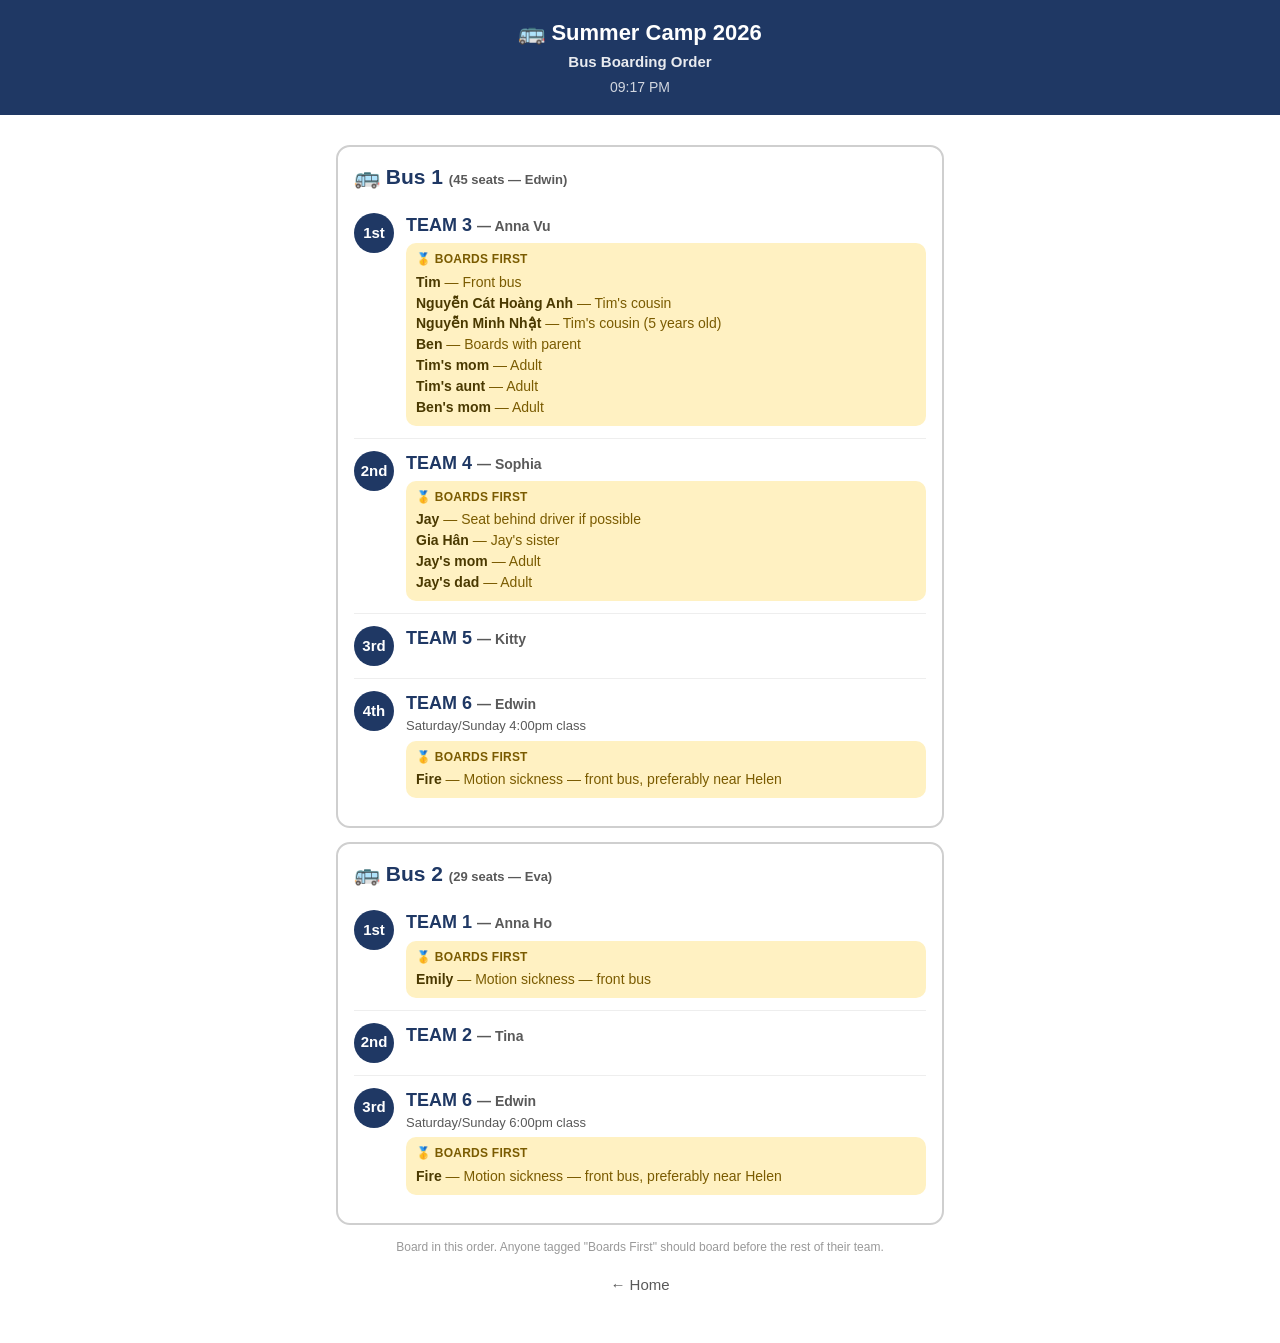
==== boarding.html @ ed5e4336 "Add files via upload" ====
<!DOCTYPE html>
<html lang="en">
<head>
<meta charset="UTF-8">
<meta name="viewport" content="width=device-width, initial-scale=1, maximum-scale=1">
<title>Bus Boarding Order — Summer Camp 2026</title>
<link rel="stylesheet" href="style.css">
</head>
<body>
  <header class="app-header">
    <h1>🚌 Summer Camp 2026</h1>
    <div class="subtitle">Bus Boarding Order</div>
    <div class="clock" id="clock"></div>
  </header>

  <div class="page" id="app">
    <!-- rendered by script.js -->
  </div>

  <script src="teams.js"></script>
  <script src="script.js"></script>
  <script>
    startClock(document.getElementById("clock"));
    renderBoardingPage();
  </script>
</body>
</html>
---- style.css ----
/* ============================================================
   Summer Camp 2026 — LIVE ATTENDANCE
   style.css — mobile-first, large touch targets, high contrast.
   Designed to be readable and usable one-handed, while walking,
   in bright outdoor light.
   ============================================================ */

:root {
  --navy: #1f3864;
  --navy-dark: #14264a;
  --green: #00a651;
  --yellow: #d99e00;
  --red: #c00000;
  --blue: #1f6fef;
  --gray: #595959;
  --gray-light: #f2f2f2;
  --border: #cfcfcf;
  --bg: #ffffff;
  --touch: 56px;
}

* { box-sizing: border-box; }

html, body {
  margin: 0;
  padding: 0;
  background: var(--bg);
  color: #111;
  font-family: -apple-system, BlinkMacSystemFont, "Segoe UI", Roboto, Helvetica, Arial, sans-serif;
  font-size: 18px;
  line-height: 1.35;
  -webkit-tap-highlight-color: transparent;
}

.page {
  max-width: 640px;
  margin: 0 auto;
  padding: 16px 16px 48px;
}

/* ---------- Header ---------- */
.app-header {
  background: var(--navy);
  color: #fff;
  padding: 18px 16px;
  text-align: center;
  position: sticky;
  top: 0;
  z-index: 10;
}
.app-header h1 {
  margin: 0;
  font-size: 22px;
  font-weight: 800;
}
.app-header .subtitle {
  margin-top: 4px;
  font-size: 15px;
  opacity: 0.9;
  font-weight: 600;
}
.app-header .clock {
  margin-top: 6px;
  font-size: 14px;
  opacity: 0.8;
}

/* Team page's sticky header — deliberately tiny on mobile (target: no
   more than ~20% of screen height). Just 3 short lines. */
#teamHeader.app-header {
  padding: 8px 14px 6px;
}
.team-id-compact { text-align: center; }
.team-id-compact .team-number-sm {
  font-size: 20px;
  font-weight: 900;
  line-height: 1.15;
}
.team-id-compact .team-leader-sm {
  font-size: 13px;
  font-weight: 700;
  margin-top: 1px;
}
.team-id-compact .team-bus-sm {
  font-size: 16px;
  font-weight: 800;
  margin-top: 4px;
}

/* ---------- Big nav buttons (home page) ---------- */
.nav-grid {
  display: grid;
  grid-template-columns: 1fr;
  gap: 14px;
  margin-top: 20px;
}
.nav-btn {
  display: block;
  width: 100%;
  padding: 22px 18px;
  font-size: 22px;
  font-weight: 800;
  text-align: left;
  color: #fff;
  background: var(--navy);
  border: none;
  border-radius: 14px;
  text-decoration: none;
  min-height: var(--touch);
}
.nav-btn.master { background: #0f5132; }
.nav-btn.eva { background: #7a2e8e; }
.nav-btn.schedule { background: #b45309; }
.nav-btn.boarding { background: var(--blue); }
.nav-btn small {
  display: block;
  font-size: 14px;
  font-weight: 500;
  opacity: 0.85;
  margin-top: 2px;
}

/* ---------- Cards ---------- */
.card {
  background: #fff;
  border: 2px solid var(--border);
  border-radius: 14px;
  padding: 16px;
  margin: 14px 0;
}
.card h2 {
  margin: 0 0 10px;
  font-size: 21px;
  color: var(--navy);
  font-weight: 800;
}
.card-row {
  display: flex;
  justify-content: space-between;
  align-items: baseline;
  padding: 6px 0;
  border-bottom: 1px solid #eee;
  font-size: 17px;
}
.card-row:last-child { border-bottom: none; }
.card-row .label { color: var(--gray); font-weight: 600; }
.card-row .value { font-weight: 800; text-align: right; }

/* ---------- Summary stat grid (kept small: the totals bar is sticky
   and must stay under ~10% of screen height on mobile) ---------- */
.stat-grid {
  display: grid;
  grid-template-columns: repeat(3, 1fr);
  gap: 6px;
  margin: 4px 0;
}
.stat {
  background: var(--gray-light);
  border-radius: 10px;
  text-align: center;
  padding: 6px 4px;
}
.stat .stat-label {
  font-size: 10px;
  color: var(--gray);
  font-weight: 700;
  text-transform: uppercase;
  letter-spacing: 0.02em;
  white-space: nowrap;
}
.stat .stat-value {
  font-size: 17px;
  font-weight: 900;
  margin-top: 1px;
}
.stat.total .stat-value { color: var(--navy); }

/* ---------- Swim summary chips ---------- */
.swim-summary {
  display: flex;
  flex-wrap: wrap;
  gap: 8px;
  margin: 10px 0 4px;
}
.swim-chip {
  background: var(--gray-light);
  border-radius: 999px;
  padding: 8px 14px;
  font-size: 16px;
  font-weight: 700;
  white-space: nowrap;
}

/* ---------- Banners ---------- */
.banner {
  border-radius: 14px;
  padding: 14px 16px;
  margin: 14px 0;
  font-size: 16px;
}
.banner.alert {
  background: #fdecea;
  border: 2px solid var(--red);
  color: #7a0000;
}
.banner.alert .banner-title {
  font-size: 18px;
  font-weight: 900;
  margin-bottom: 6px;
}
.banner.info {
  background: #eef3ff;
  border: 2px solid var(--blue);
  color: #12306b;
}
.banner.warn {
  background: #fff6e0;
  border: 2px solid var(--yellow);
  color: #5c4400;
}
.banner .chain {
  font-weight: 800;
  margin-top: 6px;
}
.banner ul, .banner ol {
  margin: 6px 0 0 20px;
  padding: 0;
}
.banner li { margin: 3px 0; }

/* ---------- Section titles ---------- */
.section-title {
  font-size: 19px;
  font-weight: 800;
  color: var(--navy);
  margin: 22px 0 8px;
}

/* ---------- Attendance list ---------- */
.roster-list { list-style: none; margin: 0; padding: 0; }
.roster-item {
  display: flex;
  align-items: center;
  gap: 14px;
  padding: 14px 8px;
  border-bottom: 1px solid #eee;
  min-height: var(--touch);
}
.roster-item:last-child { border-bottom: none; }
.roster-item.checked { background: #f4fbf6; }

.big-checkbox {
  flex: 0 0 auto;
  width: 34px;
  height: 34px;
  border: 3px solid var(--navy);
  border-radius: 8px;
  accent-color: var(--navy);
}

.roster-info { flex: 1 1 auto; min-width: 0; }
.roster-name {
  font-size: 19px;
  font-weight: 800;
  line-height: 1.25;
}
.roster-status-row {
  display: flex;
  flex-wrap: wrap;
  gap: 6px;
  margin-top: 3px;
  align-items: center;
}
.status-badge {
  font-size: 15px;
  font-weight: 800;
}
.status-tag {
  font-size: 13px;
  font-weight: 700;
  color: var(--gray);
}
.roster-note {
  font-size: 13px;
  color: var(--gray);
  margin-top: 2px;
}

/* ---------- Buttons ---------- */
.btn {
  display: inline-block;
  width: 100%;
  padding: 16px;
  font-size: 19px;
  font-weight: 800;
  border-radius: 12px;
  border: none;
  text-align: center;
  cursor: pointer;
  min-height: var(--touch);
}
.btn.primary { background: var(--green); color: #fff; }
.btn.secondary { background: var(--gray-light); color: #222; border: 2px solid var(--border); }
.btn-row { margin: 16px 0; }

/* "Everyone Here" status light — NOT a button, cannot be tapped. Purely
   reflects whether every checkbox on this Team's page is already checked,
   so nobody can accidentally mark the whole team present in one tap. */
.everyone-light {
  display: flex;
  align-items: center;
  justify-content: center;
  gap: 10px;
  padding: 14px;
  margin: 16px 0;
  border-radius: 12px;
  border: 2px solid var(--border);
  background: var(--gray-light);
  font-size: 17px;
  font-weight: 800;
  color: var(--gray);
}
.everyone-light .light-dot {
  width: 16px;
  height: 16px;
  border-radius: 50%;
  background: var(--border);
  flex-shrink: 0;
}
.everyone-light.lit {
  background: #e6f7ed;
  border-color: var(--green);
  color: #0f5132;
}
.everyone-light.lit .light-dot {
  background: var(--green);
  box-shadow: 0 0 8px rgba(0, 166, 81, 0.65);
}

/* ---------- Bottom totals ---------- */
.totals-bar {
  position: sticky;
  bottom: 0;
  background: #fff;
  border-top: 2px solid var(--border);
  padding: 6px 4px 4px;
  margin-top: 14px;
}

/* ---------- Home link ---------- */
.home-link {
  display: block;
  text-align: center;
  margin: 20px 0 0;
  color: var(--gray);
  font-size: 15px;
  text-decoration: none;
}

/* ---------- Divider ---------- */
.divider { border: none; border-top: 1px solid #eee; margin: 14px 0; }

/* ---------- Small print / footnote ---------- */
.footnote {
  font-size: 12px;
  color: #999;
  margin-top: 10px;
  text-align: center;
}

@media (min-width: 480px) {
  body { font-size: 19px; }
}

/* ---------- Refinement additions: Team Number identity, stacked rows ---------- */

.team-id-block { text-align: center; }
.team-id-block .team-number {
  font-size: 30px;
  font-weight: 900;
  letter-spacing: 0.02em;
  line-height: 1.1;
}
.team-id-block .team-leader-line {
  font-size: 16px;
  font-weight: 700;
  margin-top: 2px;
  opacity: 0.95;
}
.team-id-block .team-meta-line {
  font-size: 18px;
  font-weight: 700;
  opacity: 1;
  margin-top: 6px;
  line-height: 1.3;
}

/* The Team page's sticky header (#teamHeader) is a plain white card, not
   the dark navy app-header, so the boarding order / bus info stays easy
   to find and read at a glance while scrolling. */
#teamHeader.app-header {
  background: #fff;
  color: #111;
  border-bottom: 3px solid var(--navy);
}
#teamHeader .team-number-sm { color: var(--navy); }
#teamHeader .team-leader-sm { color: #222; }
#teamHeader .team-bus-sm { color: var(--blue); }

/* Home page buttons: same identity block, left-aligned, on dark button bg */
.nav-btn .team-number { font-size: 26px; font-weight: 900; }
.nav-btn .team-leader-line { font-size: 15px; font-weight: 700; margin-top: 2px; }
.nav-btn .team-meta-line { font-size: 14px; font-weight: 600; opacity: 0.9; margin-top: 3px; }
.nav-btn .incl-leader { font-size: 12px; font-weight: 500; opacity: 0.8; }

/* Master dashboard card header */
.card-id-header { margin-bottom: 10px; }
.card-id-header .team-number { font-size: 24px; font-weight: 900; color: var(--navy); }
.card-id-header .team-leader-line { font-size: 15px; font-weight: 700; color: var(--gray); margin-top: 2px; }

/* A card-row that stacks label above value instead of side-by-side
   (used for the Adults line, which can be a multi-item bullet list) */
.card-row-stacked {
  padding: 6px 0;
  border-bottom: 1px solid #eee;
  font-size: 17px;
}
.card-row-stacked:last-child { border-bottom: none; }
.card-row-stacked .label { color: var(--gray); font-weight: 600; display: block; }
.card-row-stacked .value { font-weight: 800; margin-top: 3px; }
.adults-summary-list {
  list-style: none;
  margin: 2px 0 0;
  padding: 0;
}
.adults-summary-list li::before { content: "• "; }
.adults-summary-list li { padding: 1px 0; }

/* ---------- Today's Schedule: timeline cards ---------- */
.timeline {
  display: flex;
  flex-direction: column;
  gap: 14px;
  margin-top: 12px;
}
.timeline-item {
  border: 2px solid var(--border);
  border-left: 8px solid var(--navy);
  border-radius: 12px;
  padding: 14px 16px;
  background: #fff;
}
.timeline-item.current {
  border-left-color: var(--green);
  background: #f4fbf6;
  border-color: var(--green);
}
.current-badge {
  display: inline-block;
  font-size: 13px;
  font-weight: 800;
  color: #0f5132;
  background: #d9f2e3;
  border-radius: 999px;
  padding: 3px 10px;
  margin-bottom: 8px;
}
.timeline-time {
  font-size: 20px;
  font-weight: 900;
  color: var(--navy);
  margin-bottom: 6px;
}
.timeline-item.current .timeline-time { color: #0f5132; }
.sched-title {
  font-size: 19px;
  font-weight: 800;
  margin: 2px 0;
}
.sched-activity {
  font-size: 18px;
  font-weight: 600;
  margin: 2px 0;
}
.sched-group {
  font-size: 17px;
  margin: 4px 0;
}
.sched-group-label {
  display: inline-block;
  font-weight: 800;
  color: var(--gray);
  margin-right: 8px;
}
.sched-shared {
  margin-top: 6px;
  font-size: 16px;
}
.sched-shared-heading {
  font-weight: 700;
  color: var(--gray);
  margin-bottom: 2px;
}
.sched-shared ul {
  margin: 0 0 0 20px;
  padding: 0;
}
.sched-shared li { margin: 2px 0; }
.sched-note {
  font-size: 16px;
  color: var(--gray);
  margin-top: 2px;
}

/* "(incl. Leader)" qualifier shown next to Total Travelling labels */
.incl-leader-sub {
  display: block;
  font-size: 12px;
  font-weight: 500;
  color: var(--gray);
  text-transform: none;
}
.incl-leader-tiny {
  font-size: 11px;
  font-weight: 600;
  color: var(--gray);
  text-transform: none;
  letter-spacing: normal;
}

/* Master Dashboard: full student/adult roster lists per team card */
.section-title-mini {
  font-size: 14px;
  font-weight: 800;
  color: var(--navy);
  text-transform: uppercase;
  letter-spacing: 0.02em;
  margin: 12px 0 4px;
}
.roster-mini-list {
  list-style: none;
  margin: 0;
  padding: 0;
}
.roster-mini-list li {
  display: flex;
  justify-content: space-between;
  align-items: center;
  gap: 8px;
  padding: 5px 0;
  border-bottom: 1px solid #eee;
  font-size: 15px;
}
.roster-mini-list li:last-child { border-bottom: none; }
.roster-mini-name {
  font-weight: 700;
  min-width: 0;
  overflow-wrap: break-word;
}
.roster-mini-status {
  display: inline-flex;
  align-items: center;
  flex-shrink: 0;
  font-size: 18px;
  line-height: 1;
}
.status-dot { line-height: 1; }
.priority-tag {
  font-size: 11px;
  margin-left: 5px;
  vertical-align: middle;
}
.priority-none {
  font-weight: 500;
  color: var(--gray);
  font-size: 14px;
}

/* ---------- Bus Boarding Order page ---------- */
.bus-cap {
  font-size: 13px;
  font-weight: 600;
  color: var(--gray);
  text-transform: none;
  letter-spacing: normal;
}
.boarding-entry {
  display: flex;
  gap: 12px;
  padding: 12px 0;
  border-bottom: 1px solid #eee;
}
.boarding-entry:last-child { border-bottom: none; }
.boarding-order-num {
  flex-shrink: 0;
  width: 40px;
  height: 40px;
  border-radius: 50%;
  background: var(--navy);
  color: #fff;
  font-size: 15px;
  font-weight: 900;
  display: flex;
  align-items: center;
  justify-content: center;
  text-align: center;
}
.boarding-entry-body { min-width: 0; flex: 1; }
.boarding-team-line {
  font-size: 18px;
  font-weight: 900;
  color: var(--navy);
}
.boarding-leader {
  font-size: 14px;
  font-weight: 600;
  color: var(--gray);
}
.boarding-split-note {
  font-size: 13px;
  color: var(--gray);
  margin-top: 2px;
}
.boarding-priority {
  margin-top: 6px;
  padding: 8px 10px;
  background: #fff1c2;
  border-radius: 10px;
}
.boarding-priority-label {
  font-size: 12px;
  font-weight: 800;
  color: #7a5b00;
  text-transform: uppercase;
  letter-spacing: 0.02em;
}
.boarding-priority-list {
  list-style: none;
  margin: 4px 0 0;
  padding: 0;
  font-size: 14px;
  font-weight: 700;
  color: #4a3900;
}
.boarding-priority-list li { padding: 1px 0; }
.boarding-reason {
  font-weight: 500;
  color: #7a5b00;
}
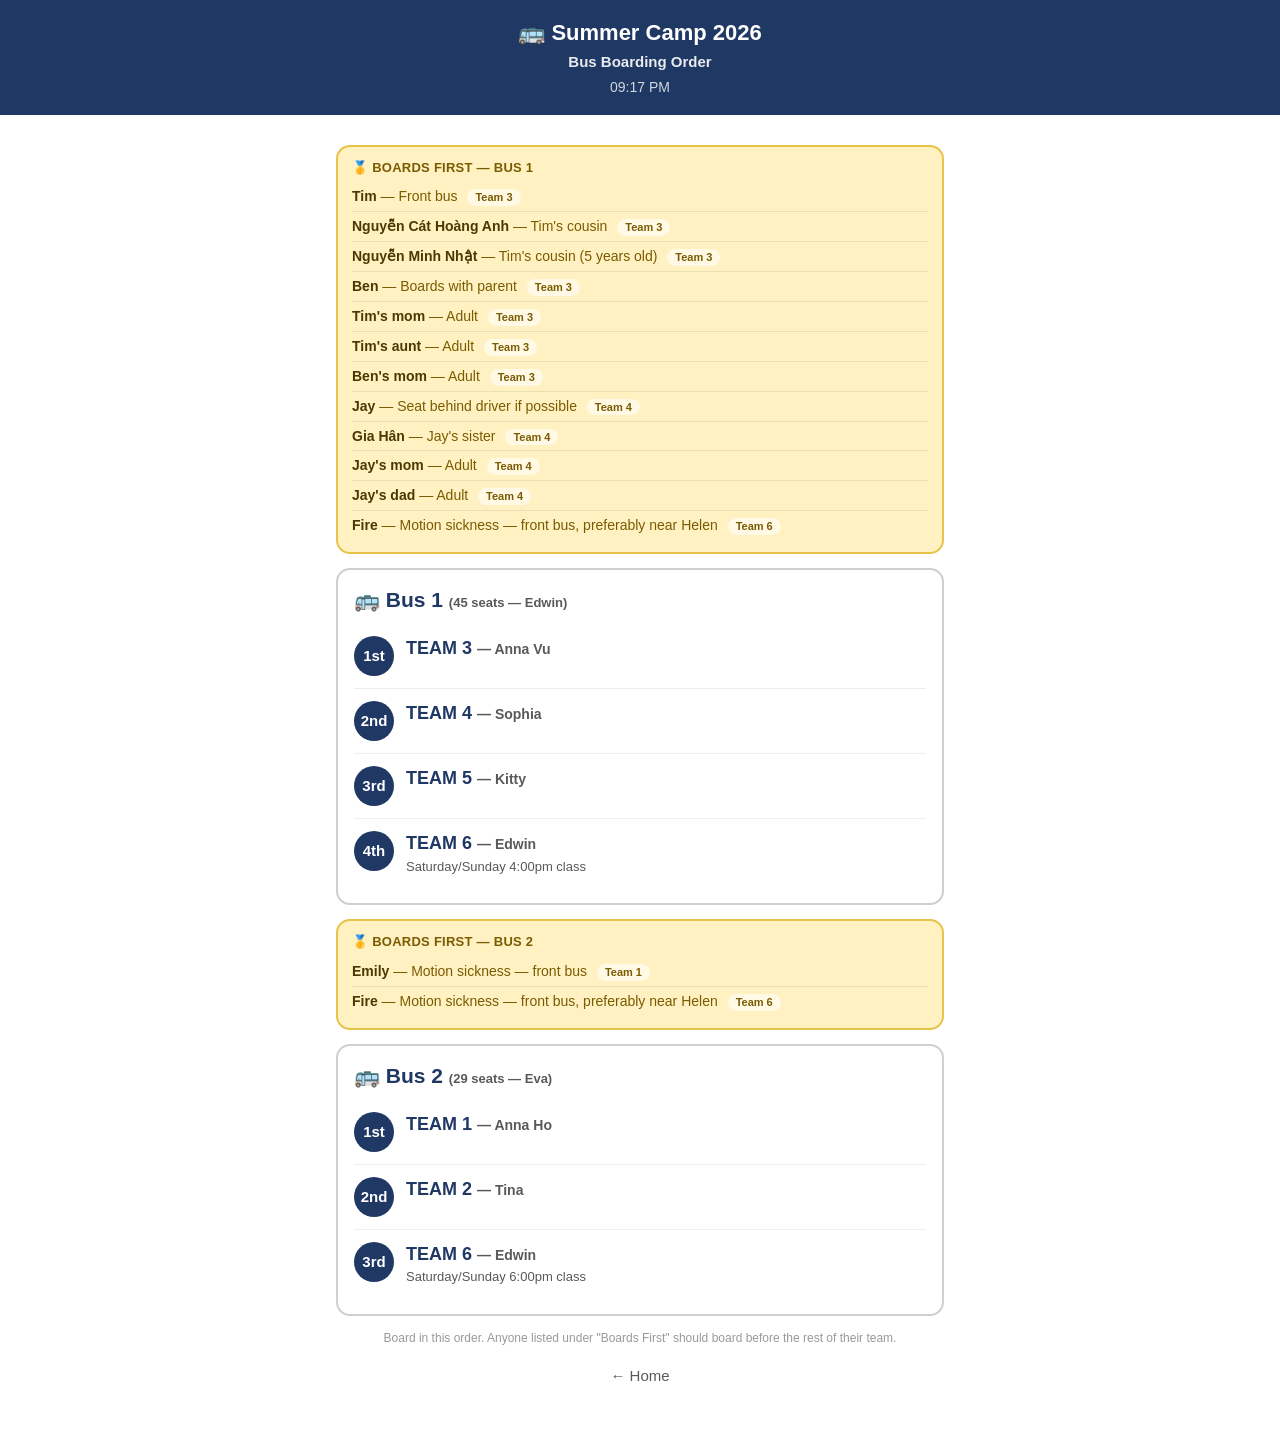
==== commit 0aa0474a: "Add files via upload" ====
--- a/boarding.html
+++ b/boarding.html
@@ -2,9 +2,12 @@
 <html lang="en">
 <head>
 <meta charset="UTF-8">
+<meta http-equiv="Cache-Control" content="no-cache, no-store, must-revalidate">
+<meta http-equiv="Pragma" content="no-cache">
+<meta http-equiv="Expires" content="0">
 <meta name="viewport" content="width=device-width, initial-scale=1, maximum-scale=1">
 <title>Bus Boarding Order — Summer Camp 2026</title>
-<link rel="stylesheet" href="style.css">
+<link rel="stylesheet" href="style.css?v=202608021307">
 </head>
 <body>
   <header class="app-header">
@@ -17,8 +20,8 @@
     <!-- rendered by script.js -->
   </div>
 
-  <script src="teams.js"></script>
-  <script src="script.js"></script>
+  <script src="teams.js?v=202608021307"></script>
+  <script src="script.js?v=202608021307"></script>
   <script>
     startClock(document.getElementById("clock"));
     renderBoardingPage();
--- a/style.css
+++ b/style.css
@@ -303,41 +303,10 @@
 .btn.secondary { background: var(--gray-light); color: #222; border: 2px solid var(--border); }
 .btn-row { margin: 16px 0; }
 
-/* "Everyone Here" status light — NOT a button, cannot be tapped. Purely
-   reflects whether every checkbox on this Team's page is already checked,
-   so nobody can accidentally mark the whole team present in one tap. */
-.everyone-light {
-  display: flex;
-  align-items: center;
-  justify-content: center;
-  gap: 10px;
-  padding: 14px;
-  margin: 16px 0;
-  border-radius: 12px;
-  border: 2px solid var(--border);
-  background: var(--gray-light);
-  font-size: 17px;
-  font-weight: 800;
-  color: var(--gray);
-}
-.everyone-light .light-dot {
-  width: 16px;
-  height: 16px;
-  border-radius: 50%;
-  background: var(--border);
-  flex-shrink: 0;
-}
-.everyone-light.lit {
-  background: #e6f7ed;
-  border-color: var(--green);
-  color: #0f5132;
-}
-.everyone-light.lit .light-dot {
-  background: var(--green);
-  box-shadow: 0 0 8px rgba(0, 166, 81, 0.65);
-}
-
-/* ---------- Bottom totals ---------- */
+/* ---------- Bottom totals ----------
+   Doubles as the "everyone here" signal: grey by default, turns green
+   once every student and adult on this page is checked — no separate
+   light or button needed. */
 .totals-bar {
   position: sticky;
   bottom: 0;
@@ -345,7 +314,18 @@
   border-top: 2px solid var(--border);
   padding: 6px 4px 4px;
   margin-top: 14px;
-}
+  transition: background-color 0.2s ease, border-color 0.2s ease;
+}
+.totals-bar.all-present {
+  background: #e6f7ed;
+  border-top: 2px solid var(--green);
+}
+.totals-bar.all-present .stat {
+  background: #cdeeda;
+}
+.totals-bar.all-present .stat-label { color: #0f5132; }
+.totals-bar.all-present .stat-value,
+.totals-bar.all-present .stat.total .stat-value { color: #0f5132; }
 
 /* ---------- Home link ---------- */
 .home-link {
@@ -510,6 +490,41 @@
   font-size: 16px;
   color: var(--gray);
   margin-top: 2px;
+}
+.sched-reminder {
+  margin-top: 10px;
+  padding: 12px 14px;
+  border-radius: 12px;
+  background: #fff6e0;
+  border: 2px solid var(--yellow);
+  color: #5c4400;
+}
+.sched-reminder-heading {
+  font-size: 16px;
+  font-weight: 900;
+  margin-bottom: 4px;
+}
+.sched-reminder-intro {
+  font-size: 14px;
+  font-weight: 600;
+  margin-bottom: 6px;
+}
+.sched-reminder-subheading {
+  font-size: 13px;
+  font-weight: 800;
+  text-transform: uppercase;
+  letter-spacing: 0.02em;
+  margin-bottom: 2px;
+}
+.sched-reminder-list {
+  margin: 0 0 6px 20px;
+  padding: 0;
+  font-size: 14px;
+}
+.sched-reminder-list li { margin: 2px 0; }
+.sched-reminder-note {
+  font-size: 13px;
+  font-weight: 700;
 }
 
 /* "(incl. Leader)" qualifier shown next to Total Travelling labels */
@@ -621,29 +636,44 @@
   color: var(--gray);
   margin-top: 2px;
 }
-.boarding-priority {
-  margin-top: 6px;
-  padding: 8px 10px;
+/* Separate "Boards First" box per bus — deliberately NOT mixed into the
+   team-by-team boarding order list above it, but each entry is still
+   tagged with its team so it's clear who they belong to. */
+.boarding-priority-box {
+  margin: 14px 0;
+  padding: 12px 14px;
+  border-radius: 14px;
   background: #fff1c2;
-  border-radius: 10px;
-}
-.boarding-priority-label {
-  font-size: 12px;
-  font-weight: 800;
+  border: 2px solid #e8c34a;
+}
+.boarding-priority-box-heading {
+  font-size: 13px;
+  font-weight: 900;
   color: #7a5b00;
   text-transform: uppercase;
   letter-spacing: 0.02em;
-}
-.boarding-priority-list {
+  margin-bottom: 6px;
+}
+.boarding-priority-box-list {
   list-style: none;
-  margin: 4px 0 0;
+  margin: 0;
   padding: 0;
   font-size: 14px;
-  font-weight: 700;
-  color: #4a3900;
-}
-.boarding-priority-list li { padding: 1px 0; }
-.boarding-reason {
-  font-weight: 500;
+}
+.boarding-priority-box-list li {
+  padding: 5px 0;
+  border-bottom: 1px solid rgba(0, 0, 0, 0.08);
+}
+.boarding-priority-box-list li:last-child { border-bottom: none; }
+.bp-name { font-weight: 800; color: #4a3900; }
+.bp-reason { font-weight: 500; color: #7a5b00; }
+.bp-team {
+  display: inline-block;
+  margin-left: 6px;
+  font-size: 11px;
+  font-weight: 800;
   color: #7a5b00;
-}
+  background: rgba(255, 255, 255, 0.6);
+  border-radius: 999px;
+  padding: 1px 8px;
+}
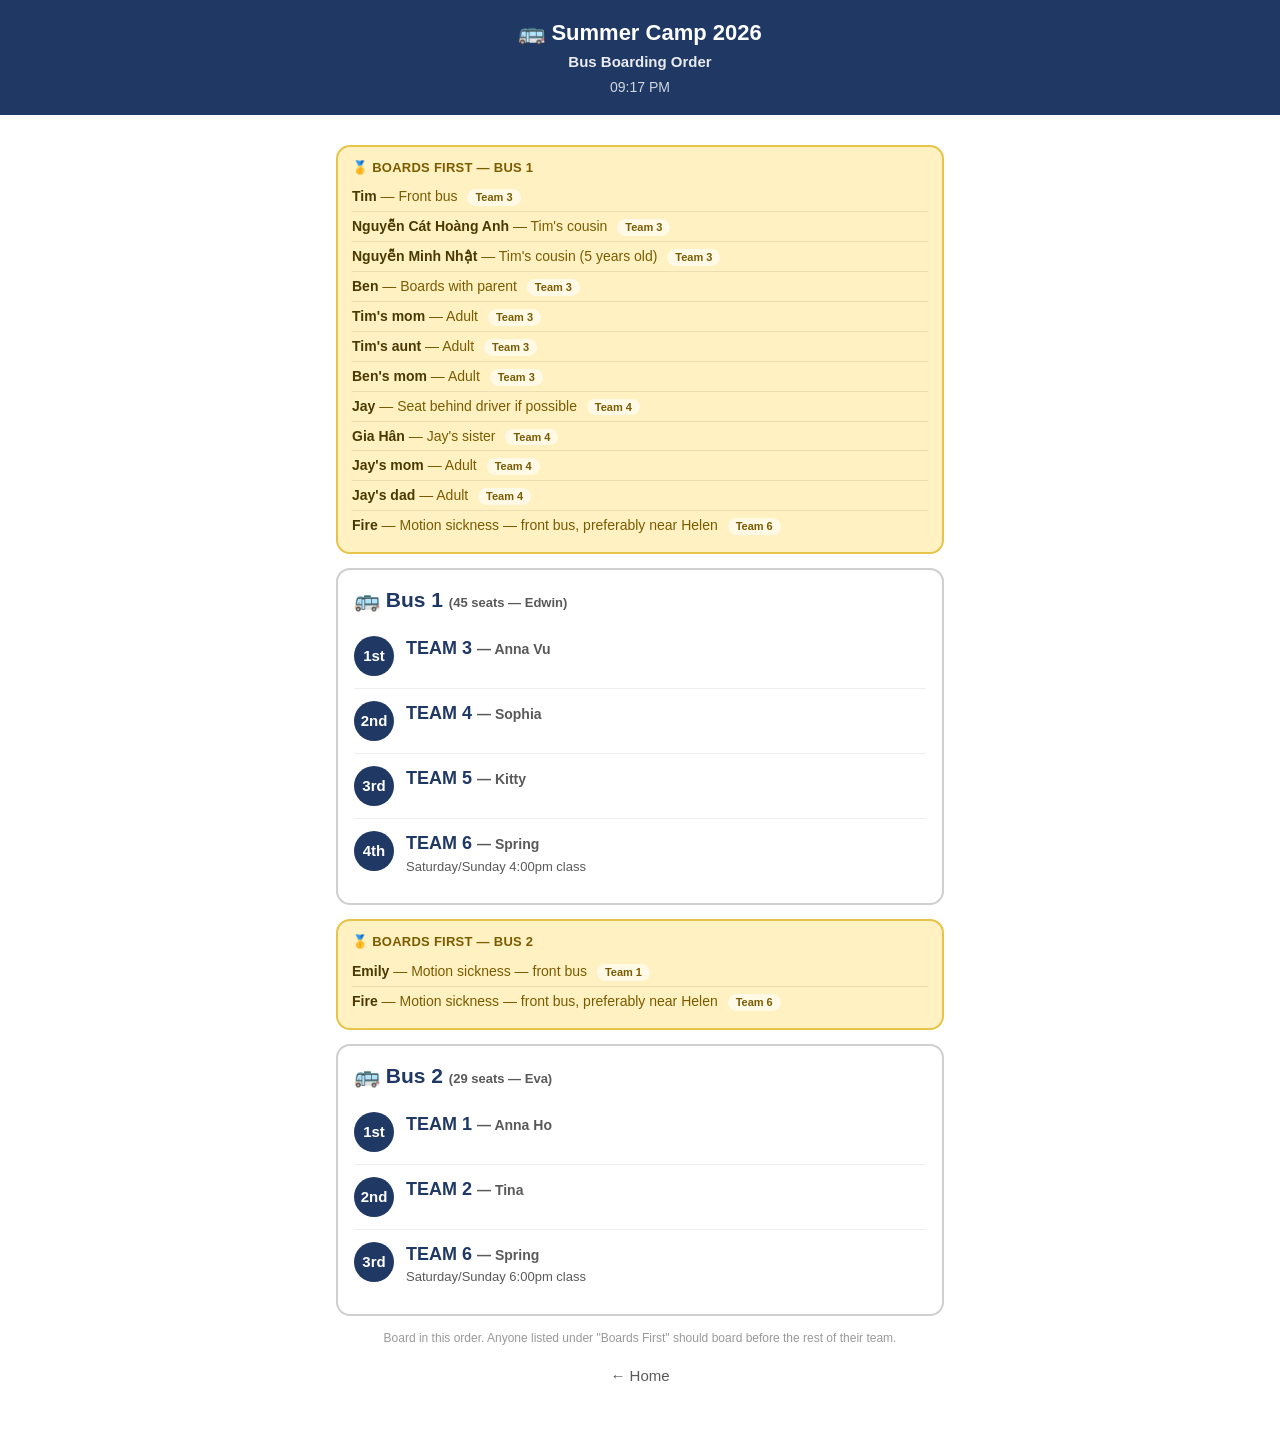
==== commit 42752709: "Add files via upload" ====
--- a/boarding.html
+++ b/boarding.html
@@ -7,7 +7,7 @@
 <meta http-equiv="Expires" content="0">
 <meta name="viewport" content="width=device-width, initial-scale=1, maximum-scale=1">
 <title>Bus Boarding Order — Summer Camp 2026</title>
-<link rel="stylesheet" href="style.css?v=202608021307">
+<link rel="stylesheet" href="style.css?v=202608022231">
 </head>
 <body>
   <header class="app-header">
@@ -20,8 +20,8 @@
     <!-- rendered by script.js -->
   </div>
 
-  <script src="teams.js?v=202608021307"></script>
-  <script src="script.js?v=202608021307"></script>
+  <script src="teams.js?v=202608022231"></script>
+  <script src="script.js?v=202608022231"></script>
   <script>
     startClock(document.getElementById("clock"));
     renderBoardingPage();
